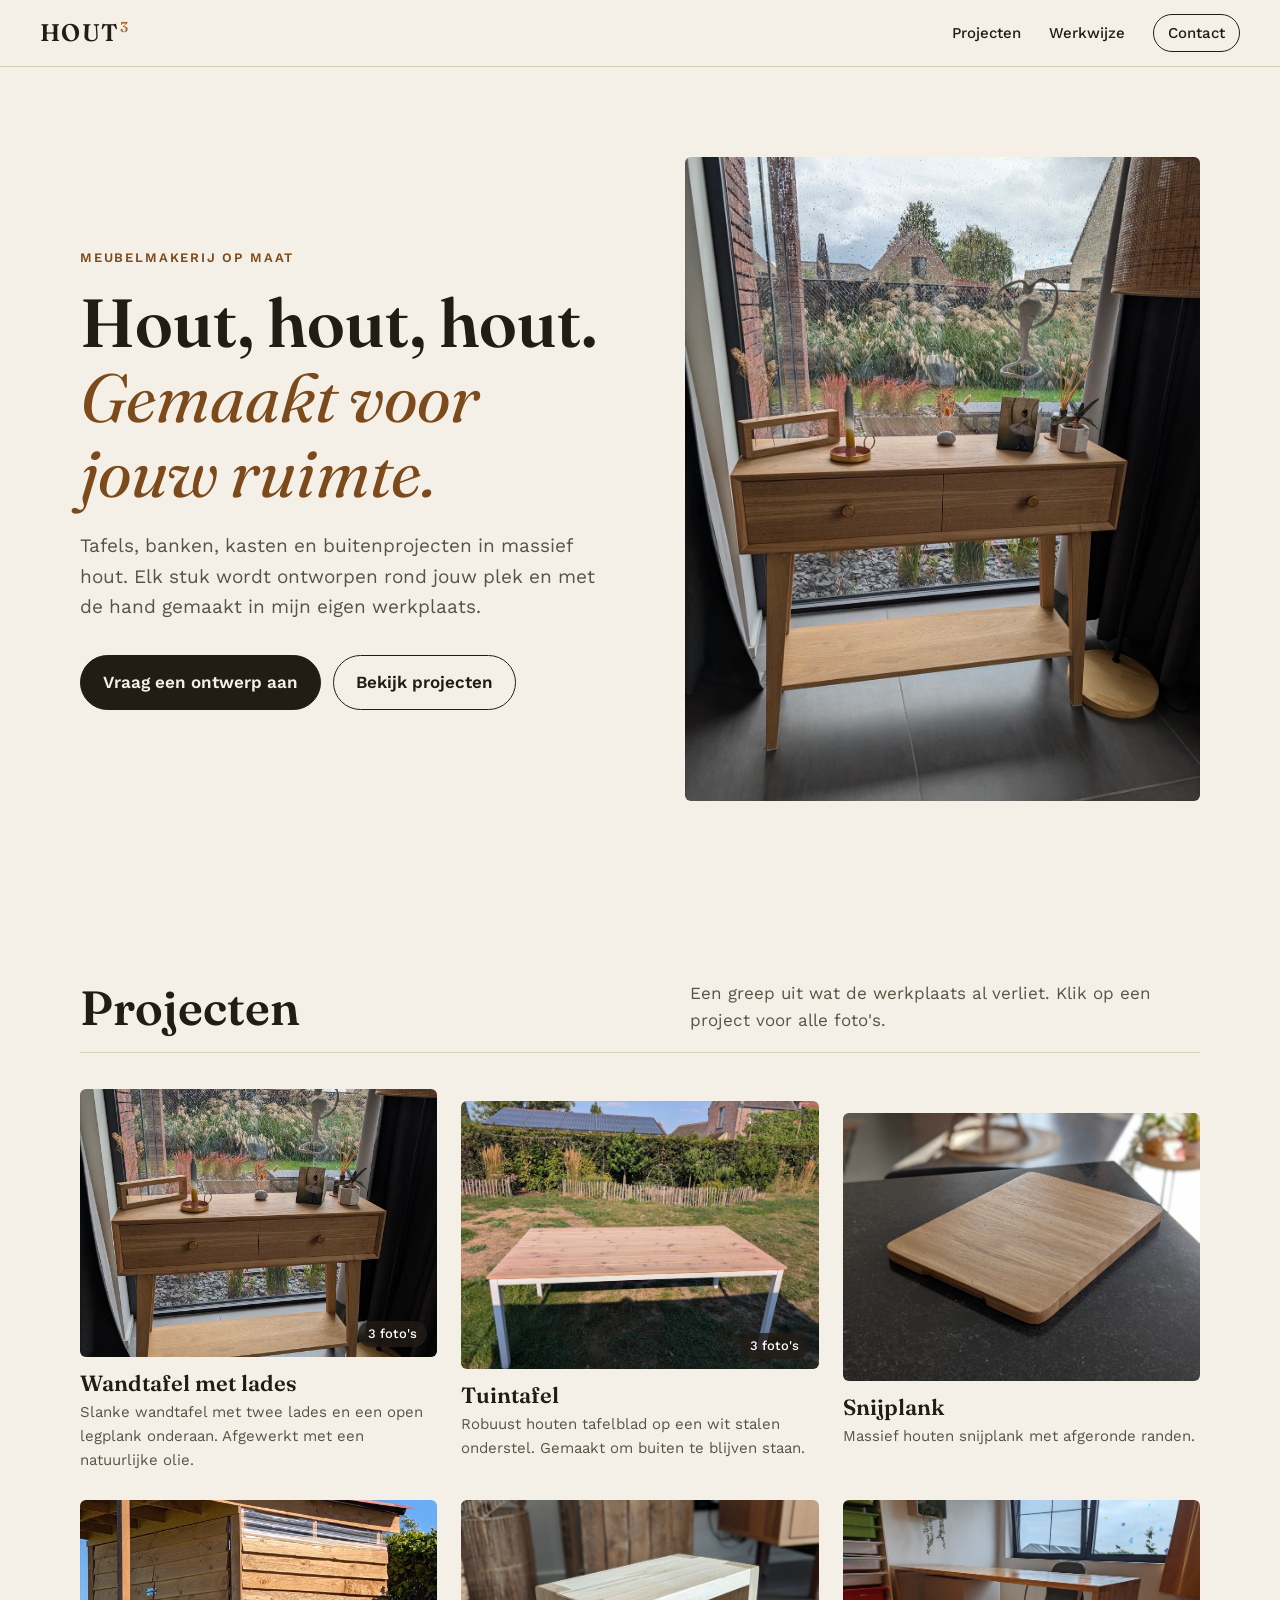
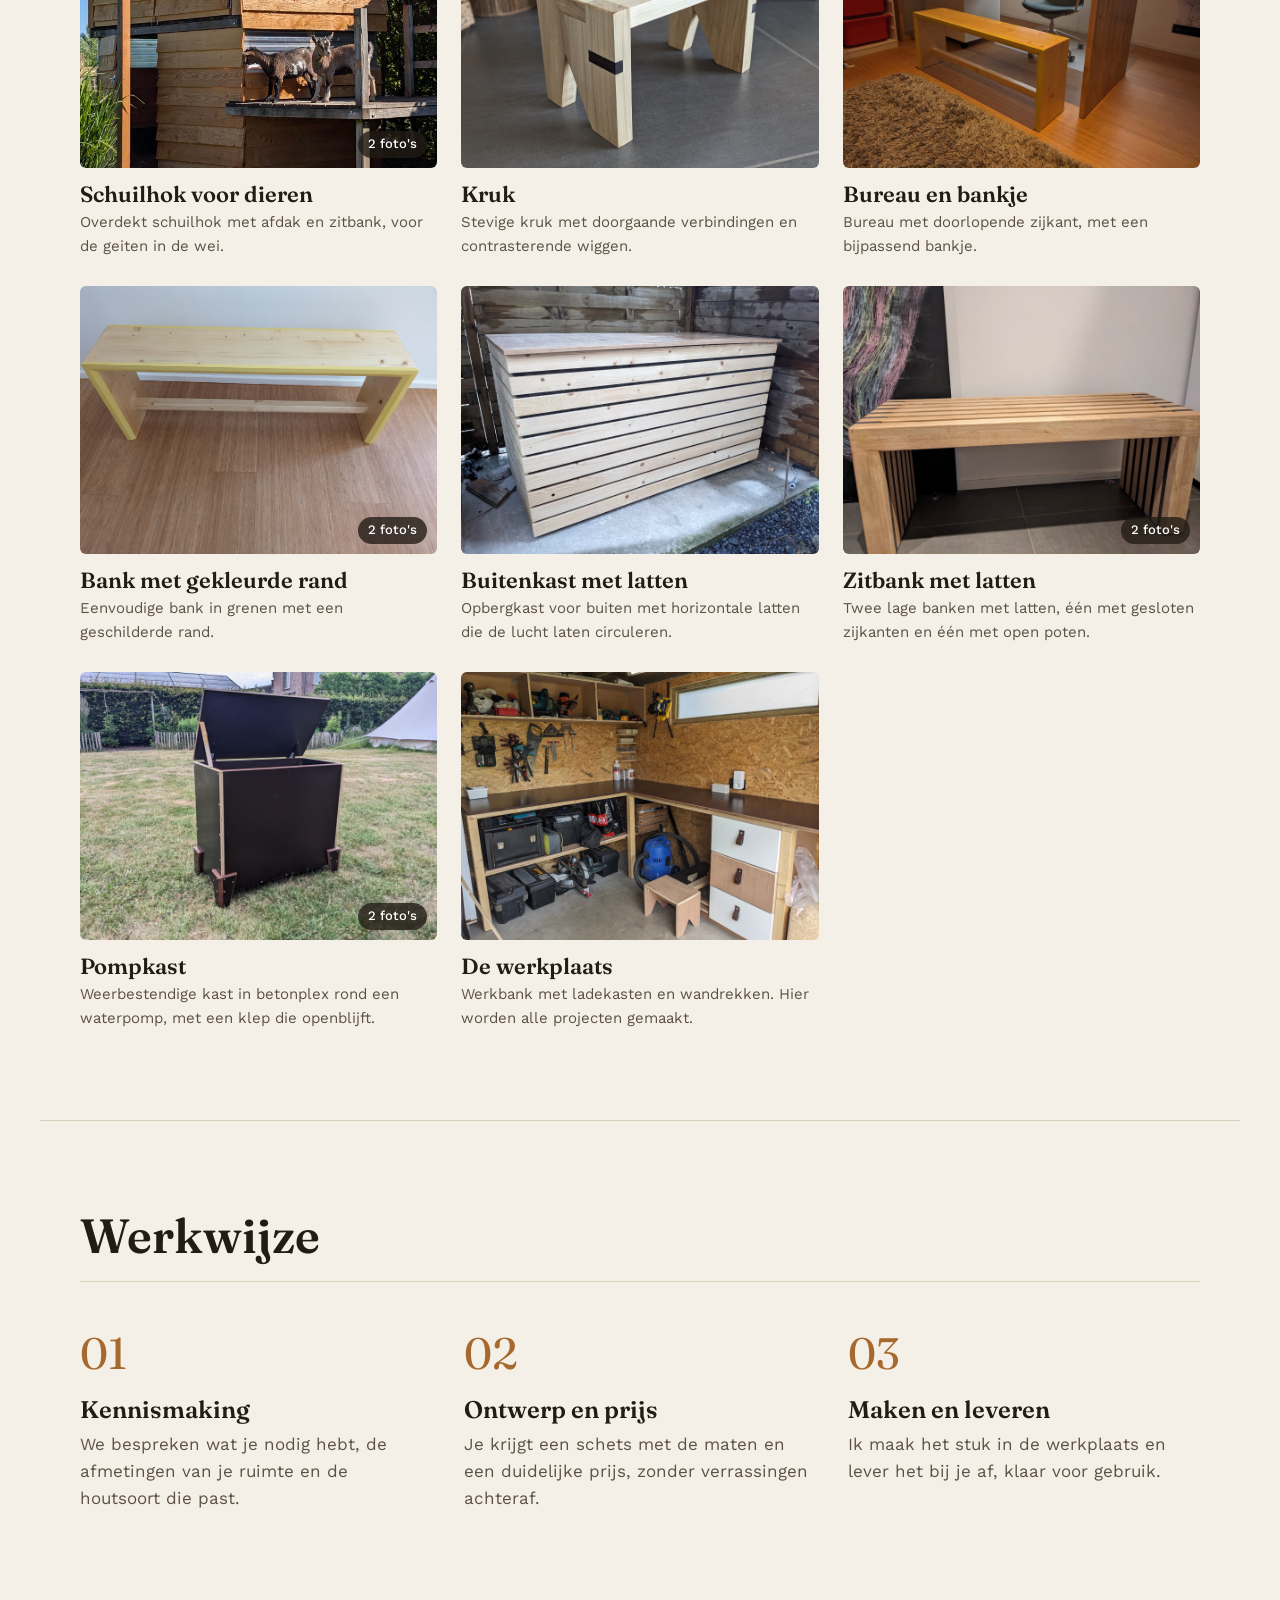
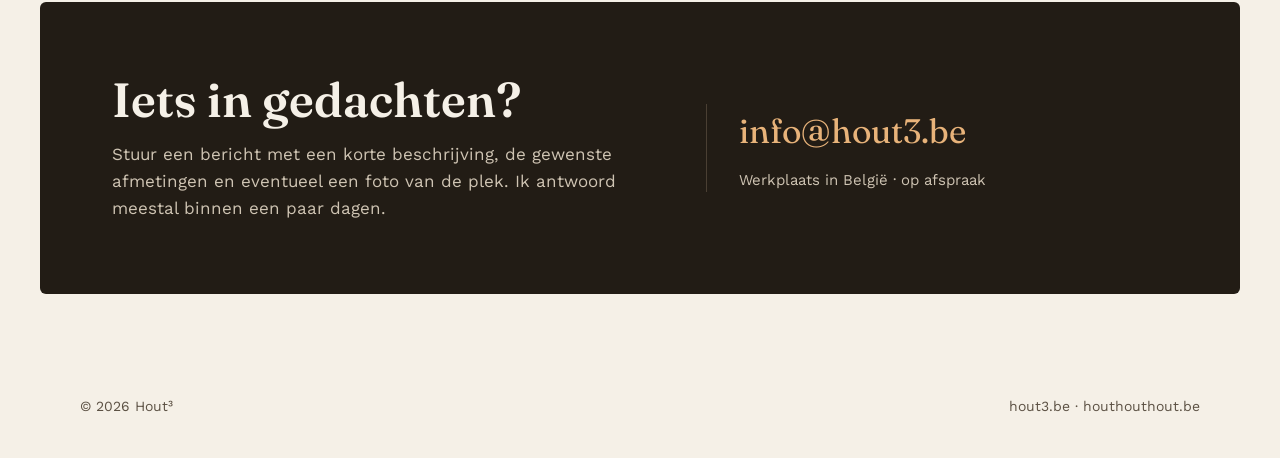
==== index.html @ 24fca235 "Initial commit" ====
<!doctype html>
<html lang="nl-BE">
<head>
  <meta charset="utf-8">
  <meta name="viewport" content="width=device-width, initial-scale=1">
  <title>Hout³ · Meubels op maat</title>
  <meta name="description" content="Hout³ maakt meubels op maat in massief hout: tafels, banken, kasten en buitenprojecten, met de hand gemaakt in België.">
  <meta property="og:title" content="Hout³ · Meubels op maat">
  <meta property="og:description" content="Meubels op maat in massief hout, met de hand gemaakt.">
  <meta property="og:image" content="photos/wandtafel/1.jpg">
  <link rel="icon" href="favicon.svg" type="image/svg+xml">
  <link rel="preconnect" href="https://fonts.googleapis.com">
  <link rel="preconnect" href="https://fonts.gstatic.com" crossorigin>
  <link href="https://fonts.googleapis.com/css2?family=Fraunces:opsz,wght@9..144,400;9..144,600&family=Work+Sans:wght@400;500;600&display=swap" rel="stylesheet">
  <link rel="stylesheet" href="style.css">
</head>
<body>
  <header class="site-header">
    <a class="logo" href="#top" aria-label="Hout³, naar boven">HOUT<sup>3</sup></a>
    <nav>
      <a href="#projecten">Projecten</a>
      <a href="#werkwijze">Werkwijze</a>
      <a href="#contact" class="nav-cta">Contact</a>
    </nav>
  </header>

  <main id="top">
    <section class="hero">
      <div class="hero-text">
        <p class="eyebrow">Meubelmakerij op maat</p>
        <h1>Hout, hout, hout.<br><em>Gemaakt voor jouw ruimte.</em></h1>
        <p class="lede">Tafels, banken, kasten en buitenprojecten in massief hout. Elk stuk wordt ontworpen rond jouw plek en met de hand gemaakt in mijn eigen werkplaats.</p>
        <div class="hero-actions">
          <a class="btn" href="#contact">Vraag een ontwerp aan</a>
          <a class="btn btn-ghost" href="#projecten">Bekijk projecten</a>
        </div>
      </div>
      <figure class="hero-img">
        <img src="photos/wandtafel/1.jpg" alt="Houten wandtafel met twee lades voor een raam" fetchpriority="high">
      </figure>
    </section>

    <section id="projecten" class="section">
      <div class="section-head">
        <h2>Projecten</h2>
        <p>Een greep uit wat de werkplaats al verliet. Klik op een project voor alle foto's.</p>
      </div>
      <div id="grid" class="grid" aria-live="polite"></div>
    </section>

    <section id="werkwijze" class="section werkwijze">
      <div class="section-head">
        <h2>Werkwijze</h2>
      </div>
      <ol class="steps">
        <li>
          <span class="step-n">01</span>
          <h3>Kennismaking</h3>
          <p>We bespreken wat je nodig hebt, de afmetingen van je ruimte en de houtsoort die past.</p>
        </li>
        <li>
          <span class="step-n">02</span>
          <h3>Ontwerp en prijs</h3>
          <p>Je krijgt een schets met de maten en een duidelijke prijs, zonder verrassingen achteraf.</p>
        </li>
        <li>
          <span class="step-n">03</span>
          <h3>Maken en leveren</h3>
          <p>Ik maak het stuk in de werkplaats en lever het bij je af, klaar voor gebruik.</p>
        </li>
      </ol>
    </section>

    <section id="contact" class="section contact">
      <div>
        <h2>Iets in gedachten?</h2>
        <p>Stuur een bericht met een korte beschrijving, de gewenste afmetingen en eventueel een foto van de plek. Ik antwoord meestal binnen een paar dagen.</p>
      </div>
      <div class="contact-card">
        <a class="contact-line" href="mailto:info@hout3.be" data-config="email">info@hout3.be</a>
        <p class="contact-meta">Werkplaats in België · op afspraak</p>
      </div>
    </section>
  </main>

  <footer class="site-footer">
    <span>© <span id="year"></span> Hout³</span>
    <span>hout3.be · houthouthout.be</span>
  </footer>

  <dialog id="viewer" aria-label="Projectfoto's">
    <button class="viewer-close" aria-label="Sluiten">×</button>
    <button class="viewer-nav prev" aria-label="Vorige foto">‹</button>
    <img id="viewer-img" alt="">
    <button class="viewer-nav next" aria-label="Volgende foto">›</button>
    <div class="viewer-caption">
      <strong id="viewer-title"></strong>
      <span id="viewer-desc"></span>
      <span id="viewer-count"></span>
    </div>
  </dialog>

  <script src="app.js"></script>
</body>
</html>
---- style.css ----
:root {
  --paper: #f5f0e7;
  --paper-2: #ebe3d5;
  --ink: #221c15;
  --ink-soft: #5c5144;
  --oak: #a8692e;
  --oak-dark: #7d4a1c;
  --line: #d9ceba;
  --radius: 6px;
  --maxw: 1200px;
  --gutter: clamp(16px, 4vw, 40px);
}

* { box-sizing: border-box; }
html { scroll-behavior: smooth; }
body {
  margin: 0;
  background: var(--paper);
  color: var(--ink);
  font: 400 17px/1.6 "Work Sans", system-ui, sans-serif;
  -webkit-font-smoothing: antialiased;
}
img { max-width: 100%; display: block; }
a { color: inherit; }
h1, h2, h3 { font-family: "Fraunces", Georgia, serif; font-weight: 600; line-height: 1.1; margin: 0; }

/* Header */
.site-header {
  position: sticky; top: 0; z-index: 10;
  display: flex; align-items: center; justify-content: space-between;
  padding: 14px var(--gutter);
  background: color-mix(in srgb, var(--paper) 90%, transparent);
  backdrop-filter: blur(8px);
  border-bottom: 1px solid var(--line);
}
.logo {
  font-family: "Fraunces", serif; font-weight: 600; font-size: 24px;
  letter-spacing: .06em; text-decoration: none;
}
.logo sup { color: var(--oak); font-size: .6em; }
nav { display: flex; gap: clamp(12px, 3vw, 28px); align-items: center; }
nav a { text-decoration: none; font-weight: 500; font-size: 15px; }
nav a:hover { color: var(--oak-dark); }
.nav-cta { border: 1.5px solid var(--ink); padding: 6px 14px; border-radius: 999px; }
.nav-cta:hover { background: var(--ink); color: var(--paper) !important; }

/* Hero */
.hero {
  max-width: var(--maxw); margin: 0 auto;
  padding: clamp(40px, 7vw, 96px) var(--gutter);
  display: grid; grid-template-columns: 1.05fr 1fr; gap: clamp(28px, 5vw, 72px); align-items: center;
}
.eyebrow { text-transform: uppercase; letter-spacing: .14em; font-size: 13px; font-weight: 600; color: var(--oak-dark); margin: 0 0 16px; }
.hero h1 { font-size: clamp(38px, 5.6vw, 68px); }
.hero h1 em { font-style: italic; font-weight: 400; color: var(--oak-dark); }
.lede { font-size: 19px; color: var(--ink-soft); max-width: 34em; margin: 22px 0 32px; }
.hero-actions { display: flex; gap: 12px; flex-wrap: wrap; }
.btn {
  display: inline-block; padding: 13px 22px; border-radius: 999px;
  background: var(--ink); color: var(--paper); text-decoration: none; font-weight: 600;
  border: 1.5px solid var(--ink); transition: background .2s, color .2s;
}
.btn:hover { background: var(--oak-dark); border-color: var(--oak-dark); }
.btn-ghost { background: transparent; color: var(--ink); }
.btn-ghost:hover { background: var(--ink); color: var(--paper); border-color: var(--ink); }
.hero-img { margin: 0; }
.hero-img img { width: 100%; aspect-ratio: 4 / 5; object-fit: cover; border-radius: var(--radius); }

/* Sections */
.section { max-width: var(--maxw); margin: 0 auto; padding: clamp(48px, 7vw, 96px) var(--gutter); }
.section-head { display: flex; justify-content: space-between; align-items: end; gap: 24px; flex-wrap: wrap; margin-bottom: 36px; border-bottom: 1px solid var(--line); padding-bottom: 18px; }
.section-head h2 { font-size: clamp(32px, 4vw, 48px); }
.section-head p { margin: 0; color: var(--ink-soft); max-width: 30em; }

/* Project grid */
.grid { display: grid; grid-template-columns: repeat(auto-fill, minmax(280px, 1fr)); gap: 28px 24px; }
.card { background: none; border: 0; padding: 0; text-align: left; cursor: pointer; font: inherit; color: inherit; }
.card-img { position: relative; overflow: hidden; border-radius: var(--radius); background: var(--paper-2); aspect-ratio: 4 / 3; }
.card-img img { width: 100%; height: 100%; object-fit: cover; transition: transform .5s ease; }
.card:hover .card-img img, .card:focus-visible .card-img img { transform: scale(1.04); }
.card-count {
  position: absolute; right: 10px; bottom: 10px;
  background: rgba(34, 28, 21, .78); color: #fff; font-size: 13px; font-weight: 500;
  padding: 3px 10px; border-radius: 999px;
}
.card h3 { font-size: 22px; margin: 14px 0 4px; }
.card p { margin: 0; color: var(--ink-soft); font-size: 15px; }
.card:focus-visible { outline: 2px solid var(--oak); outline-offset: 6px; border-radius: var(--radius); }
.grid-empty { color: var(--ink-soft); }

/* Werkwijze */
.werkwijze { border-top: 1px solid var(--line); }
.steps { list-style: none; margin: 0; padding: 0; display: grid; grid-template-columns: repeat(3, 1fr); gap: 32px; }
.step-n { font-family: "Fraunces", serif; font-size: 44px; color: var(--oak); display: block; margin-bottom: 8px; }
.steps h3 { font-size: 24px; margin-bottom: 8px; }
.steps p { margin: 0; color: var(--ink-soft); }

/* Contact */
.contact {
  display: grid; grid-template-columns: 1.2fr 1fr; gap: 40px; align-items: center;
  background: var(--ink); color: var(--paper); border-radius: var(--radius);
  margin-bottom: clamp(40px, 6vw, 80px);
  padding: clamp(32px, 6vw, 72px);
}
.contact h2 { font-size: clamp(32px, 4vw, 48px); margin-bottom: 14px; }
.contact p { color: #cfc4b3; margin: 0; }
.contact-card { border-left: 1px solid #4a3f33; padding-left: 32px; }
.contact-line { font-family: "Fraunces", serif; font-size: clamp(24px, 3vw, 34px); text-decoration: none; color: #e8b37a; word-break: break-word; }
.contact-line:hover { text-decoration: underline; }
.contact-meta { margin-top: 10px !important; font-size: 15px; }

/* Footer */
.site-footer {
  max-width: var(--maxw); margin: 0 auto; padding: 24px var(--gutter) 40px;
  display: flex; justify-content: space-between; gap: 16px; flex-wrap: wrap;
  color: var(--ink-soft); font-size: 14px;
}

/* Viewer */
dialog#viewer {
  width: 100vw; height: 100vh; max-width: none; max-height: none; margin: 0; padding: 0; border: 0;
  background: rgba(18, 14, 10, .96); color: #f5f0e7;
}
dialog#viewer[open] { display: grid; grid-template-columns: 64px 1fr 64px; grid-template-rows: 1fr auto; align-items: center; }
dialog::backdrop { background: rgba(0, 0, 0, .6); }
#viewer-img { grid-column: 2; grid-row: 1; max-width: 100%; max-height: calc(100vh - 110px); margin: 0 auto; object-fit: contain; border-radius: 4px; }
.viewer-nav, .viewer-close { background: none; border: 0; color: inherit; font-size: 48px; cursor: pointer; line-height: 1; opacity: .75; }
.viewer-nav:hover, .viewer-close:hover { opacity: 1; }
.viewer-nav.prev { grid-column: 1; grid-row: 1; }
.viewer-nav.next { grid-column: 3; grid-row: 1; }
.viewer-close { position: absolute; top: 10px; right: 18px; font-size: 40px; z-index: 1; }
.viewer-caption { grid-column: 1 / -1; grid-row: 2; padding: 16px 24px 24px; display: flex; gap: 16px; flex-wrap: wrap; align-items: baseline; justify-content: center; text-align: center; }
.viewer-caption strong { font-family: "Fraunces", serif; font-size: 20px; }
.viewer-caption span { color: #cfc4b3; font-size: 15px; }

@media (max-width: 820px) {
  .hero { grid-template-columns: 1fr; }
  .hero-img { order: -1; }
  .hero-img img { aspect-ratio: 4 / 3; }
  .steps { grid-template-columns: 1fr; gap: 24px; }
  .contact { grid-template-columns: 1fr; }
  .contact-card { border-left: 0; border-top: 1px solid #4a3f33; padding: 24px 0 0; }
  nav a:not(.nav-cta) { display: none; }
  dialog#viewer[open] { grid-template-columns: 40px 1fr 40px; }
  .viewer-nav { font-size: 36px; }
}
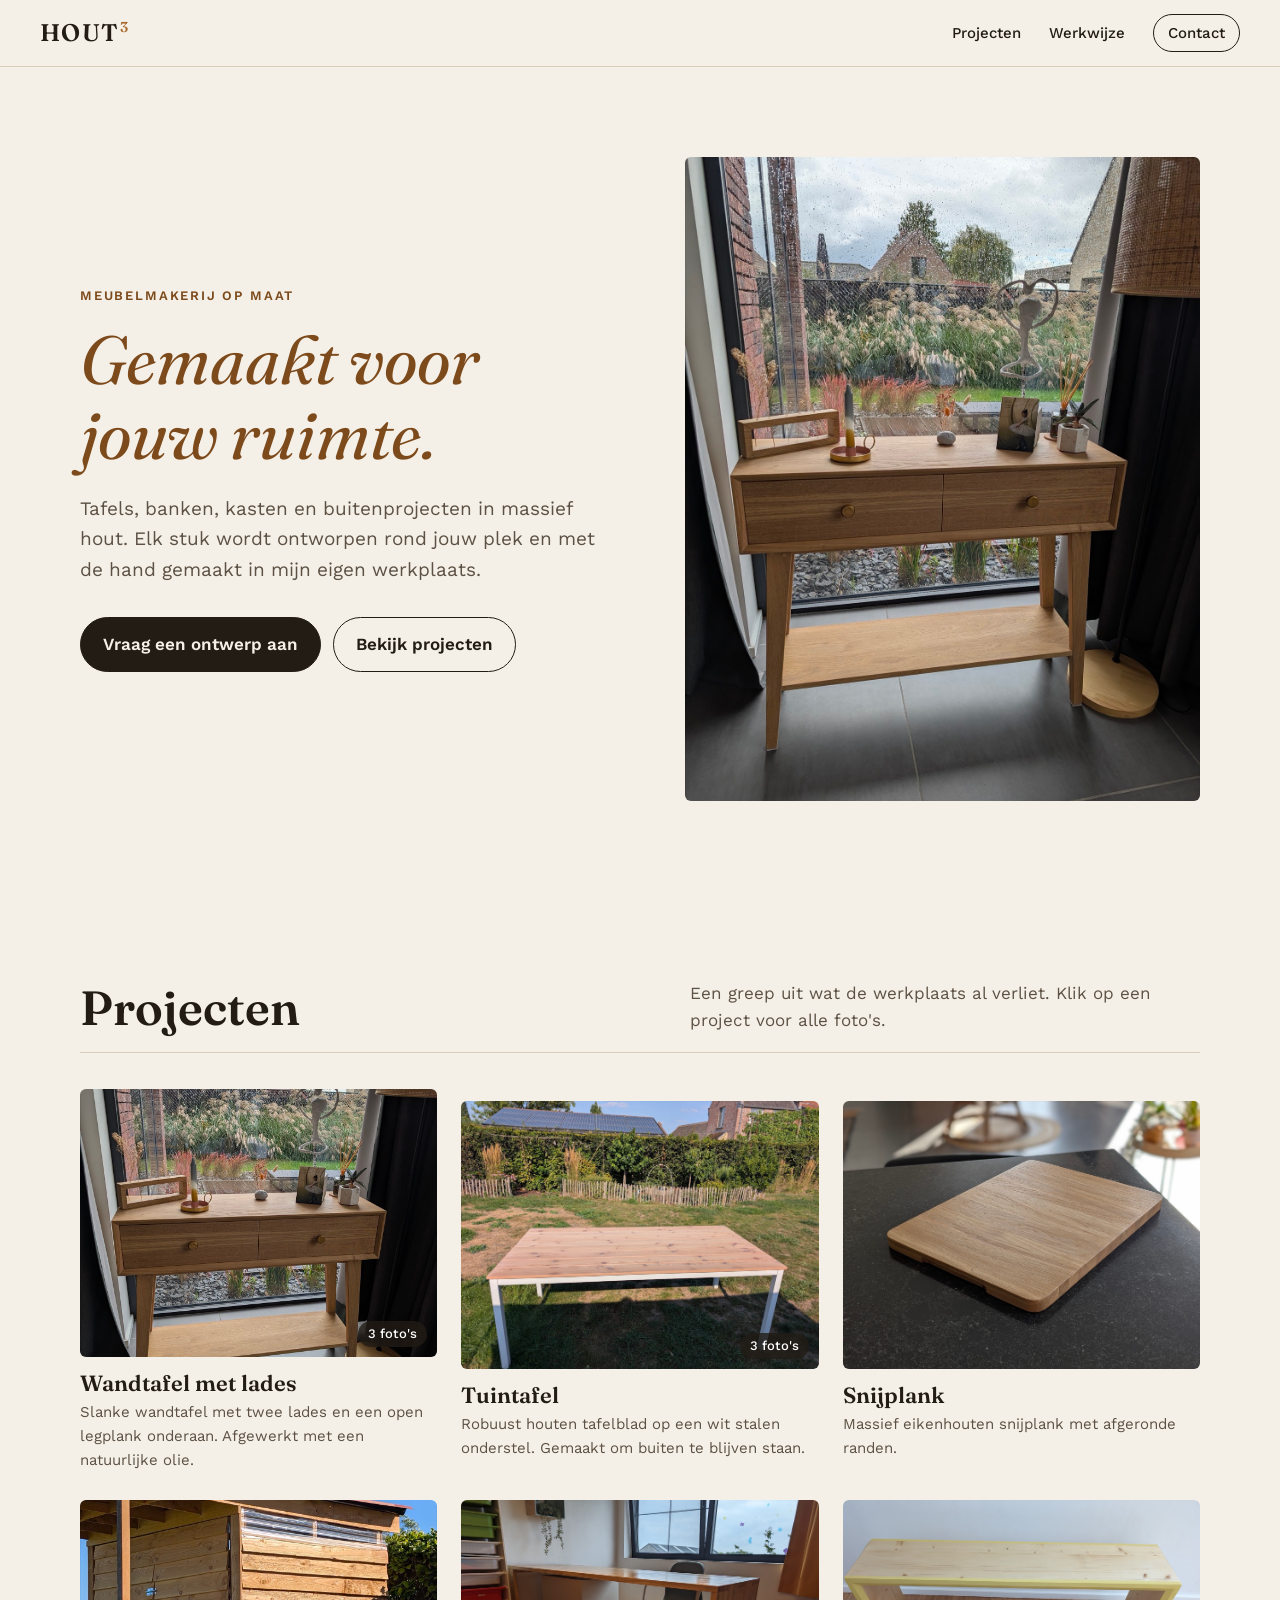
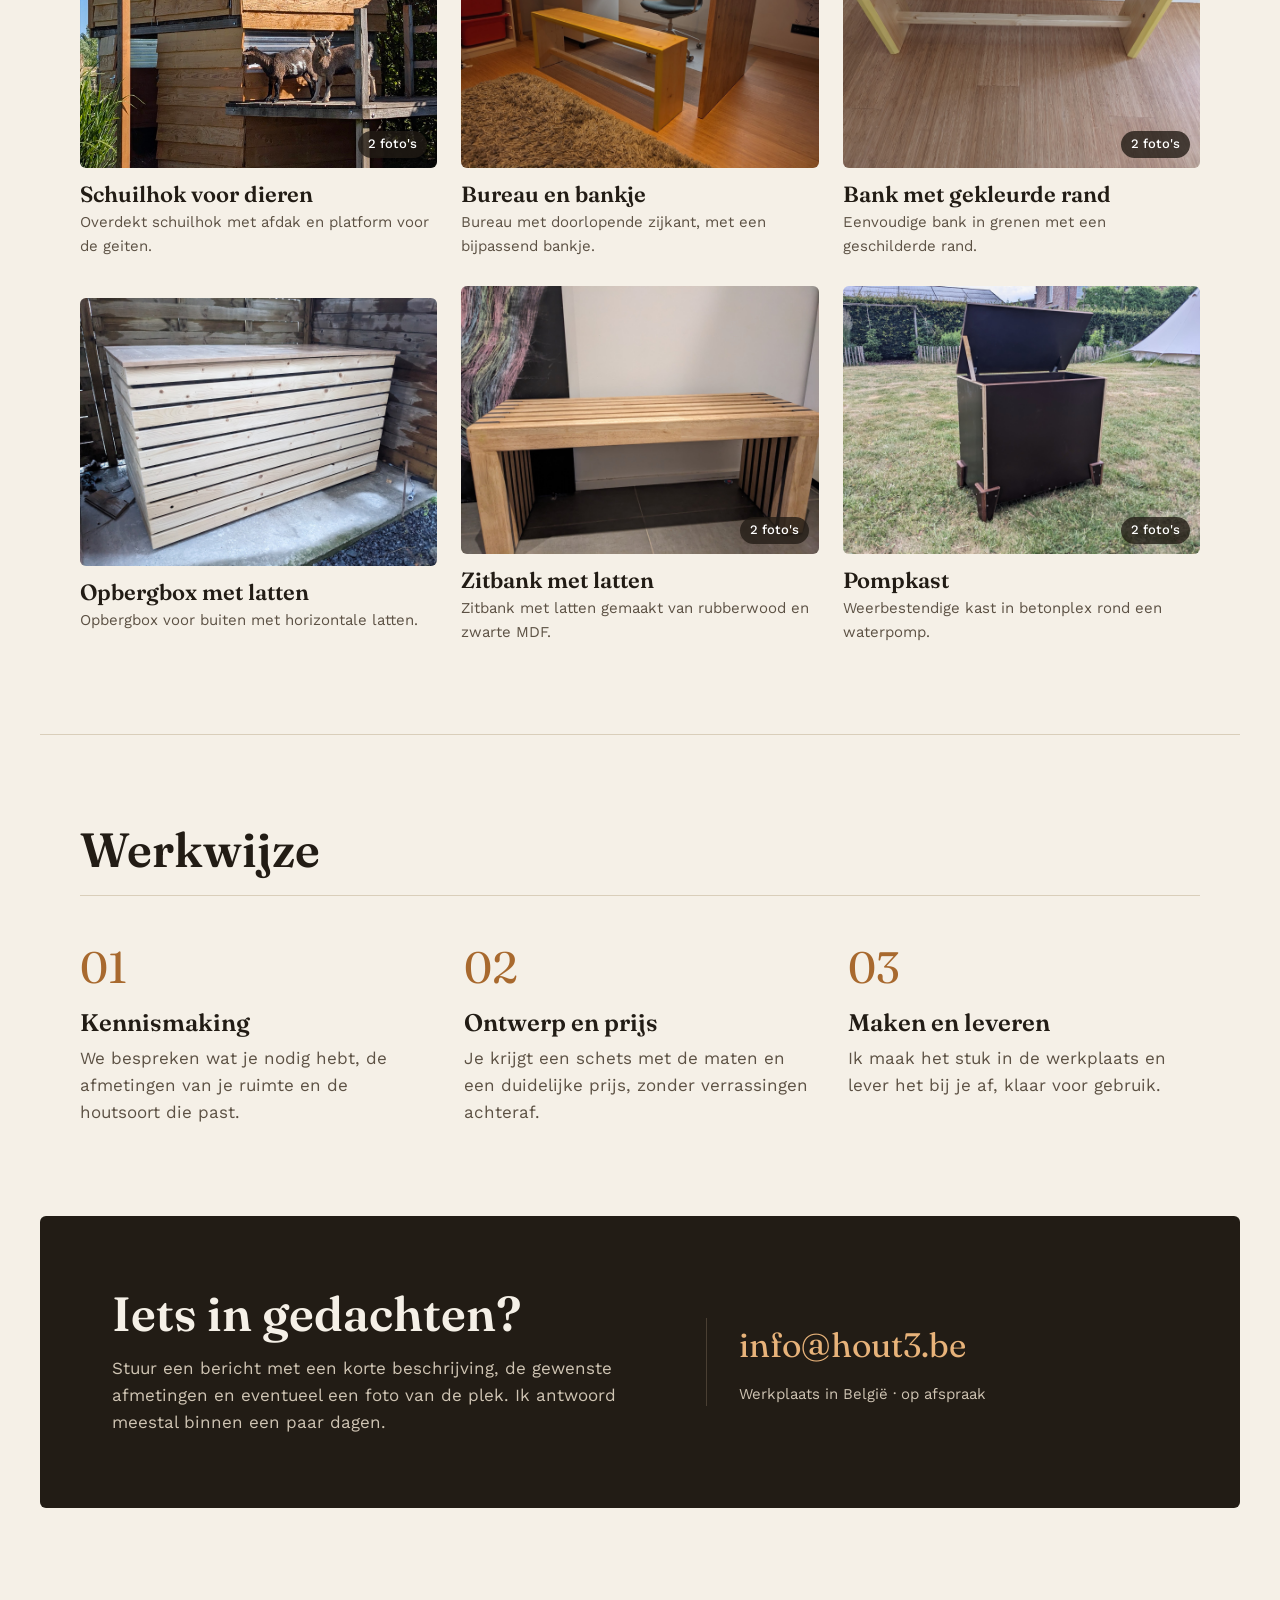
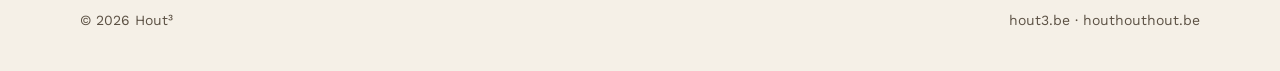
==== commit 922e519f: "title modified" ====
--- a/index.html
+++ b/index.html
@@ -28,7 +28,7 @@
     <section class="hero">
       <div class="hero-text">
         <p class="eyebrow">Meubelmakerij op maat</p>
-        <h1>Hout, hout, hout.<br><em>Gemaakt voor jouw ruimte.</em></h1>
+        <h1><em>Gemaakt voor jouw ruimte.</em></h1>
         <p class="lede">Tafels, banken, kasten en buitenprojecten in massief hout. Elk stuk wordt ontworpen rond jouw plek en met de hand gemaakt in mijn eigen werkplaats.</p>
         <div class="hero-actions">
           <a class="btn" href="#contact">Vraag een ontwerp aan</a>
